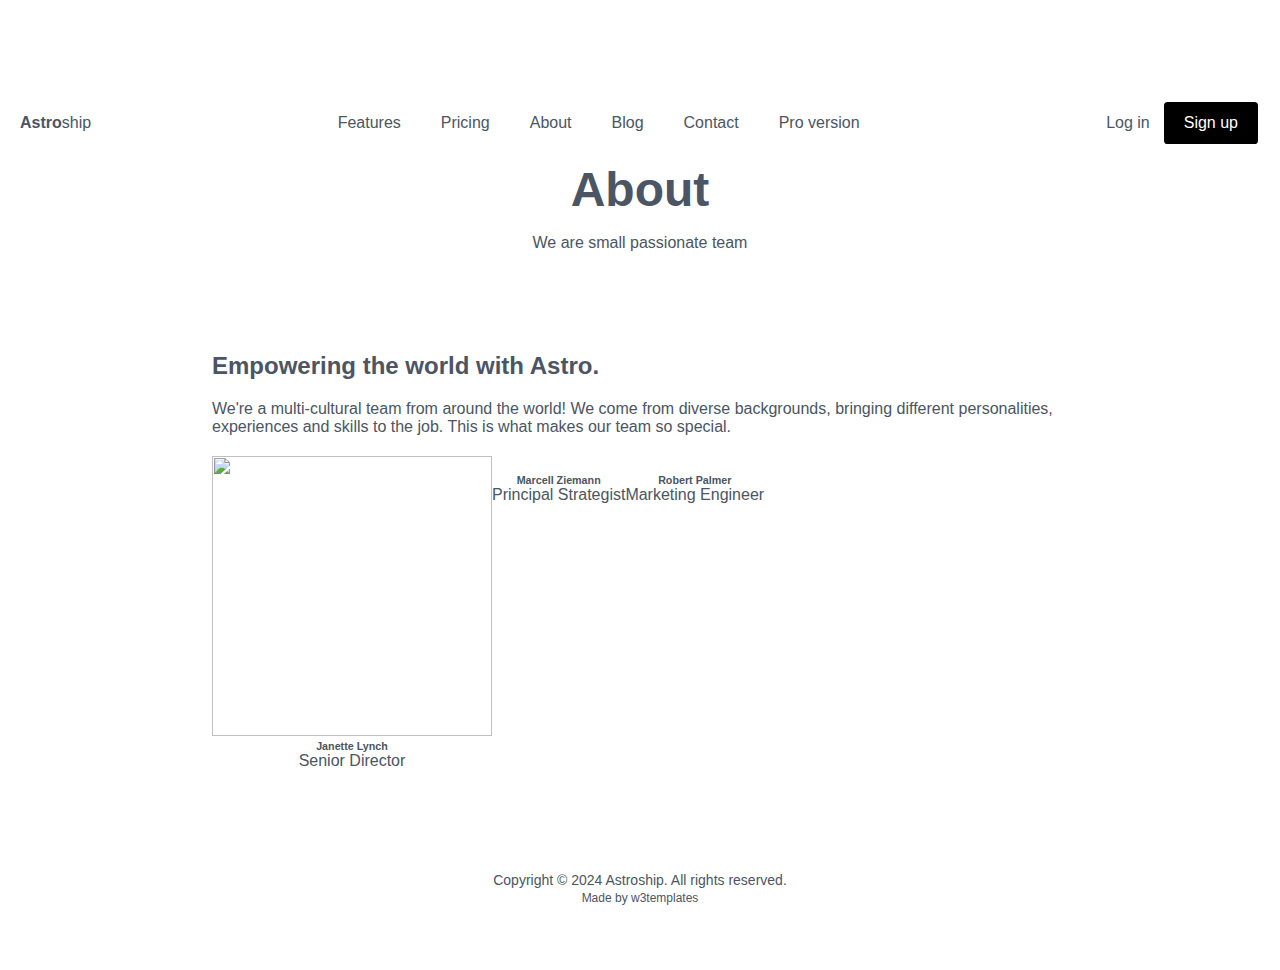
==== about.html @ c7c2af3e "Import" ====
<!DOCTYPE html>
<html lang="en">
<head>
    <meta charset="UTF-8">
    <meta name="viewport" content="width=device-width, initial-scale=1.0">
    <title>Document</title>
    <link rel="stylesheet" href="style.css">
</head>
<body>
    <!-- Header -->
    <header class="my-2">
       <div class="container">
           <div class="header">
               <div class="header__left">
                   <a href=""><strong>Astro</strong><span>ship</span></a>
               </div>
               <div class="header__center">
                   <nav class="navbar">
                       <ul class="navbar__nav">
                           <li class="navbar__nav--item"><a href="" class="navbar__nav--link">Features</a></li>
                           <li class="navbar__nav--item"><a href="" class="navbar__nav--link">Pricing</a></li>
                           <li class="navbar__nav--item"><a href="" class="navbar__nav--link">About</a></li>
                           <li class="navbar__nav--item"><a href="" class="navbar__nav--link">Blog</a></li>
                           <li class="navbar__nav--item"><a href="" class="navbar__nav--link">Contact</a></li>
                           <li class="navbar__nav--item"><a href="" class="navbar__nav--link">Pro version</a></li>
                       </ul>
                   </nav>
               </div>
               <div class="header__right">
                   <div class="cta__menu">
                       <a href="">Log in</a>
                       <a href="" class="btn btn-primary">Sign up</a>
                   </div>
               </div>
           </div>
       </div>
    </header>
    <!-- end header -->

    <main>
        <div class="container-main">
            <div class="title-p-main">
                <h2 class="text-xl">About</h2>
                <p>We are small passionate team</p>
            </div>
            <div class="mw-56 container">
                <h2>
                    Empowering the world with Astro.
                </h2>
                <p>
                    We're a multi-cultural team from around the world! We come from diverse backgrounds, bringing different personalities, experiences and skills to the job. This is what makes our team so special.
                </p>
                <div class="card-container">
                    <div>
                        <img src="https://images.unsplash.com/photo-1580489944761-15a19d654956?&fit=crop&w=280" height="280px" width="280px" alt="">
                        <h6>Janette Lynch</h6>
                        <p>Senior Director</p>
                    </div>
                    <div>
                        <img src="https://images.unsplash.com/photo-1633332755192-727a05c4013d?&fit=crop&w=280" alt="">
                        <h6>Marcell Ziemann</h6>
                        <p>Principal Strategist</p>
                    </div>
                    <div>
                        <img src="https://images.unsplash.com/photo-1535713875002-d1d0cf377fde?&fit=crop&w=280" alt="">
                        <h6>Robert Palmer</h6>
                        <p>Marketing Engineer</p>
                    </div>
                </div>
            </div>
        </div>
    </main>

    <!-- Footer -->
    <footer class="my-5">
       <div class="container">
           <div class="text-center">
               <p class="text-sm">Copyright © 2024 Astroship. All rights reserved.</p>
               <p class="text-xs">Made by w3templates</p>
           </div>
       </div>
    </footer>
    <!-- end footer -->
</body>
</html>
---- style.css ----
@import 'css/root.css';
@import 'css/base.css';
@import 'css/header.css';
@import 'css/about.css';
@import 'css/blog.css';
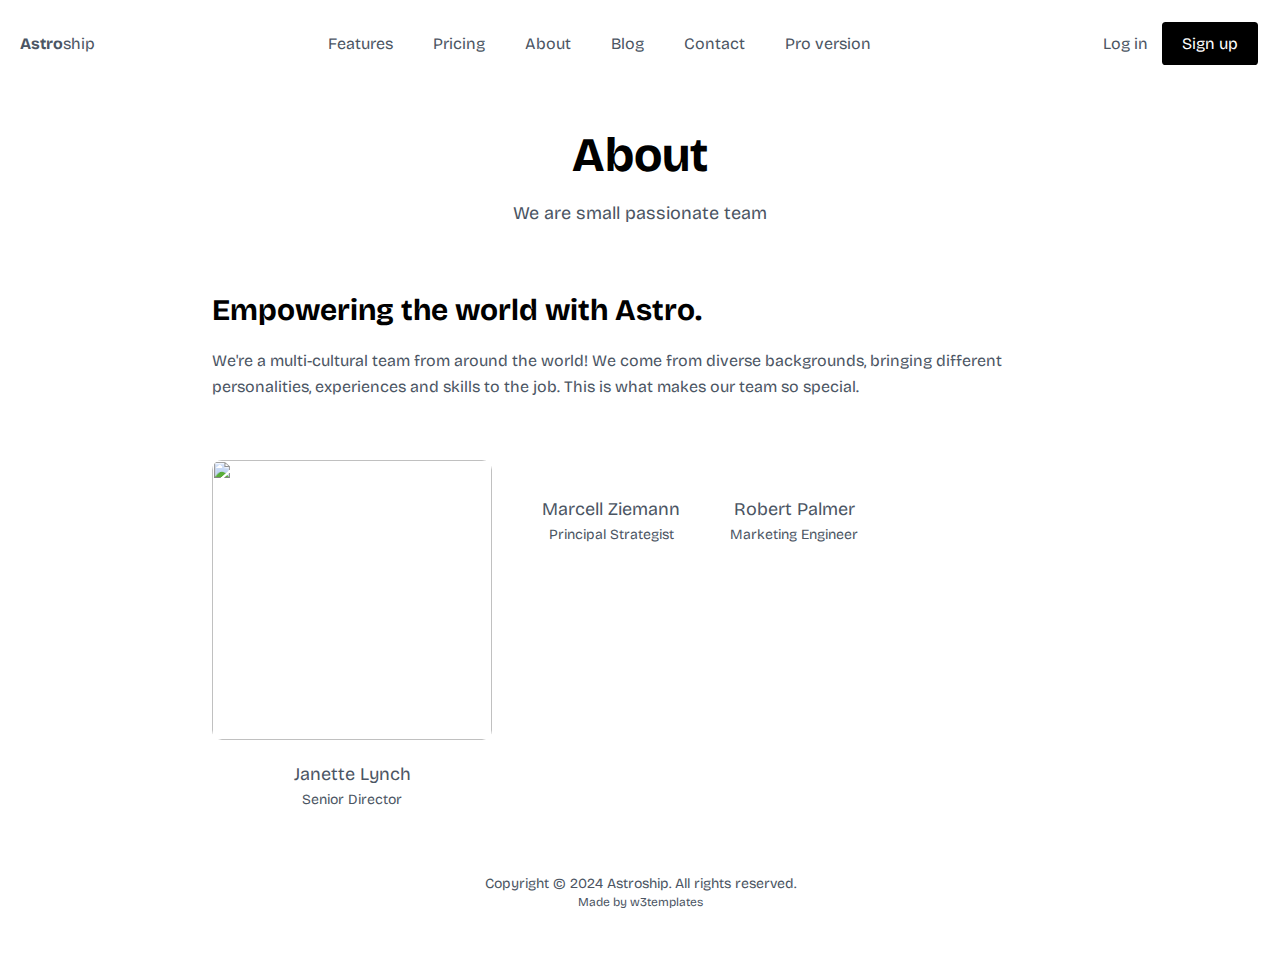
==== commit e64a8c58: "About" ====
--- a/about.html
+++ b/about.html
@@ -4,6 +4,9 @@
     <meta charset="UTF-8">
     <meta name="viewport" content="width=device-width, initial-scale=1.0">
     <title>Document</title>
+    <link rel="preconnect" href="https://fonts.googleapis.com">
+    <link rel="preconnect" href="https://fonts.gstatic.com" crossorigin>
+    <link href="https://fonts.googleapis.com/css2?family=Bricolage+Grotesque:opsz,wght@12..96,200..800&display=swap" rel="stylesheet">
     <link rel="stylesheet" href="style.css">
 </head>
 <body>
@@ -39,32 +42,32 @@
 
     <main>
         <div class="container-main">
-            <div class="title-p-main">
-                <h2 class="text-xl">About</h2>
-                <p>We are small passionate team</p>
+            <div class="title-p-main mt-5">
+                <h1 class="text-xl text-primary">About</h1>
+                <p class="text-md">We are small passionate team</p>
             </div>
-            <div class="mw-56 container">
-                <h2>
+            <div class="mw-56 container mt-5">
+                <h2 class="text-lg text-primary">
                     Empowering the world with Astro.
                 </h2>
-                <p>
+                <p class="leading-relaxed">
                     We're a multi-cultural team from around the world! We come from diverse backgrounds, bringing different personalities, experiences and skills to the job. This is what makes our team so special.
                 </p>
-                <div class="card-container">
+                <div class="card-container mt-4">
                     <div>
                         <img src="https://images.unsplash.com/photo-1580489944761-15a19d654956?&fit=crop&w=280" height="280px" width="280px" alt="">
-                        <h6>Janette Lynch</h6>
-                        <p>Senior Director</p>
+                        <h3 class="text-md fw-regular mt-2">Janette Lynch</h3>
+                        <p class="text-sm">Senior Director</p>
                     </div>
                     <div>
                         <img src="https://images.unsplash.com/photo-1633332755192-727a05c4013d?&fit=crop&w=280" alt="">
-                        <h6>Marcell Ziemann</h6>
-                        <p>Principal Strategist</p>
+                        <h3 class="text-md fw-regular mt-2">Marcell Ziemann</h3>
+                        <p class="text-sm">Principal Strategist</p>
                     </div>
                     <div>
                         <img src="https://images.unsplash.com/photo-1535713875002-d1d0cf377fde?&fit=crop&w=280" alt="">
-                        <h6>Robert Palmer</h6>
-                        <p>Marketing Engineer</p>
+                        <h3 class="text-md fw-regular mt-2">Robert Palmer</h3>
+                        <p class="text-sm">Marketing Engineer</p>
                     </div>
                 </div>
             </div>
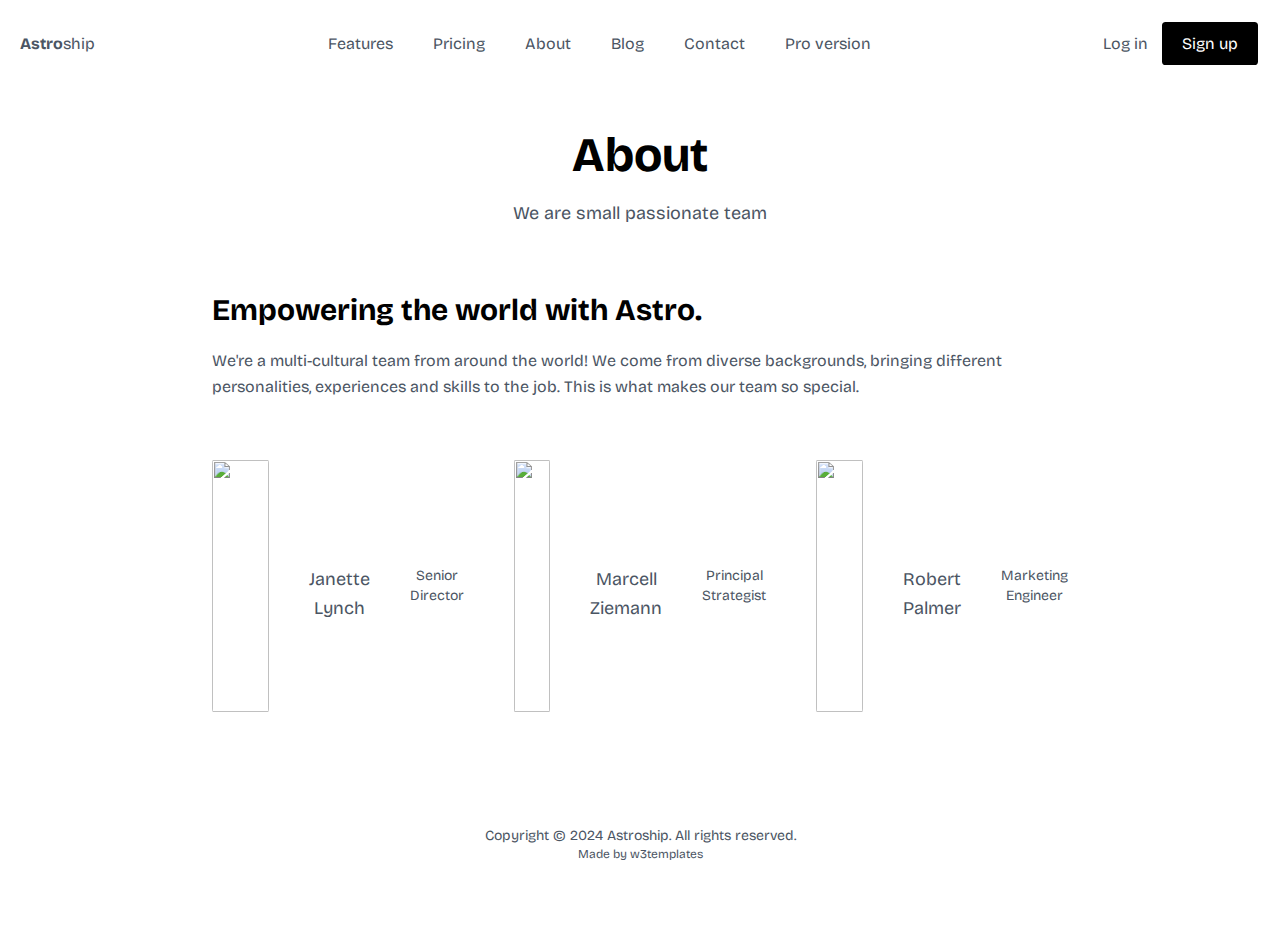
==== commit 1b1ac60b: "Immagini non CORRISPONDONO" ====
--- a/about.html
+++ b/about.html
@@ -54,18 +54,24 @@
                     We're a multi-cultural team from around the world! We come from diverse backgrounds, bringing different personalities, experiences and skills to the job. This is what makes our team so special.
                 </p>
                 <div class="card-container mt-4">
-                    <div>
-                        <img src="https://images.unsplash.com/photo-1580489944761-15a19d654956?&fit=crop&w=280" height="280px" width="280px" alt="">
+                    <div class="text-center card">
+                        <div class="card-image">
+                            <img src="https://images.unsplash.com/photo-1580489944761-15a19d654956?&fit=crop&w=280" alt="">
+                        </div>
                         <h3 class="text-md fw-regular mt-2">Janette Lynch</h3>
                         <p class="text-sm">Senior Director</p>
                     </div>
-                    <div>
-                        <img src="https://images.unsplash.com/photo-1633332755192-727a05c4013d?&fit=crop&w=280" alt="">
+                    <div class="text-center card">
+                        <div class="card-image">
+                            <img src="https://images.unsplash.com/photo-1633332755192-727a05c4013d?&fit=crop&w=280" alt="">
+                        </div>
                         <h3 class="text-md fw-regular mt-2">Marcell Ziemann</h3>
                         <p class="text-sm">Principal Strategist</p>
                     </div>
-                    <div>
-                        <img src="https://images.unsplash.com/photo-1535713875002-d1d0cf377fde?&fit=crop&w=280" alt="">
+                    <div class="text-center card">
+                        <div class="card-image">
+                            <img src="https://images.unsplash.com/photo-1535713875002-d1d0cf377fde?&fit=crop&w=280" alt="">
+                        </div>
                         <h3 class="text-md fw-regular mt-2">Robert Palmer</h3>
                         <p class="text-sm">Marketing Engineer</p>
                     </div>
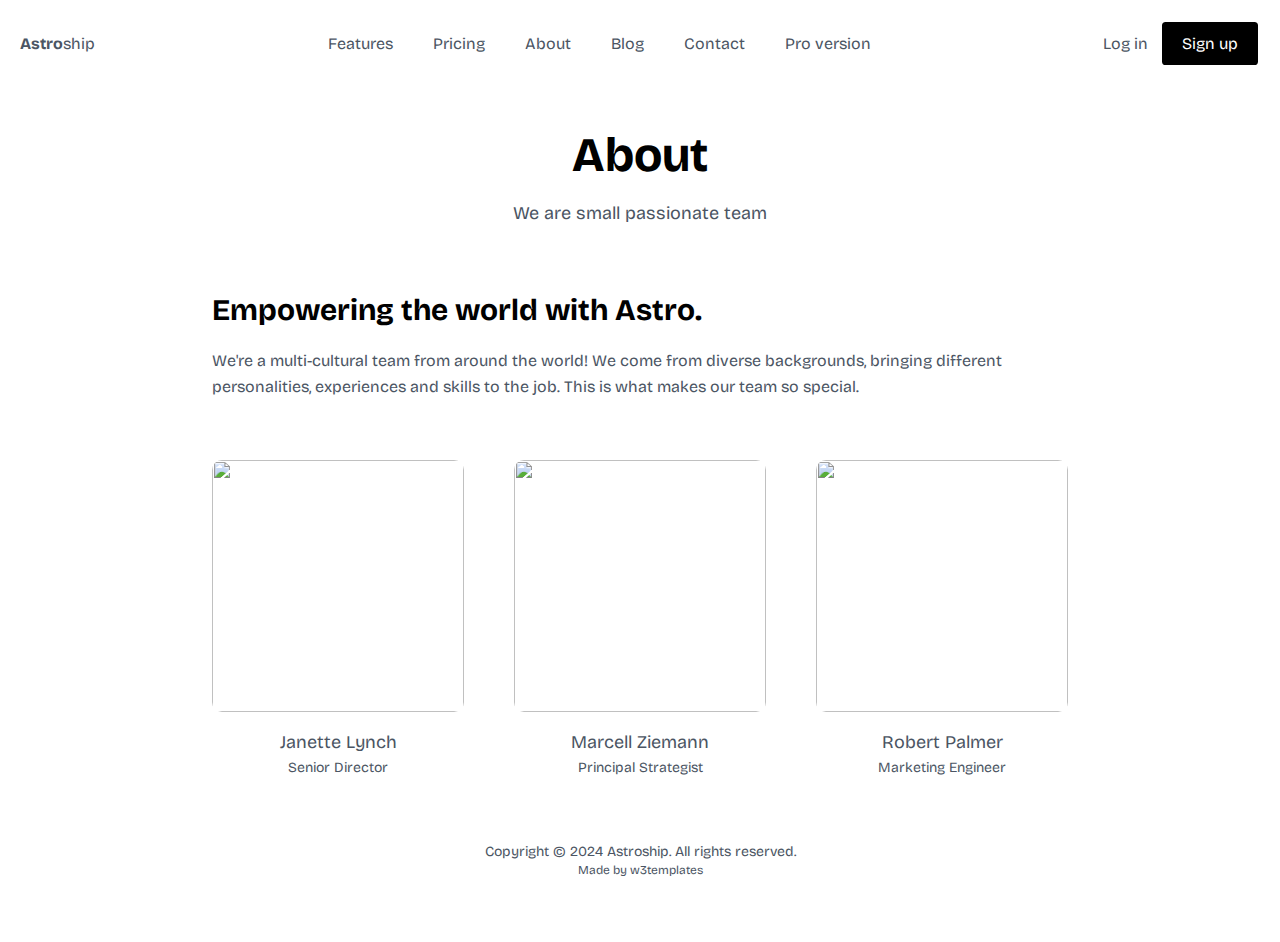
==== commit 45aa1d0a: "mobile cards about" ====
--- a/about.html
+++ b/about.html
@@ -54,21 +54,21 @@
                     We're a multi-cultural team from around the world! We come from diverse backgrounds, bringing different personalities, experiences and skills to the job. This is what makes our team so special.
                 </p>
                 <div class="card-container mt-4">
-                    <div class="text-center card">
+                    <div class="text-center card-team">
                         <div class="card-image">
                             <img src="https://images.unsplash.com/photo-1580489944761-15a19d654956?&fit=crop&w=280" alt="">
                         </div>
                         <h3 class="text-md fw-regular mt-2">Janette Lynch</h3>
                         <p class="text-sm">Senior Director</p>
                     </div>
-                    <div class="text-center card">
+                    <div class="text-center card-team">
                         <div class="card-image">
                             <img src="https://images.unsplash.com/photo-1633332755192-727a05c4013d?&fit=crop&w=280" alt="">
                         </div>
                         <h3 class="text-md fw-regular mt-2">Marcell Ziemann</h3>
                         <p class="text-sm">Principal Strategist</p>
                     </div>
-                    <div class="text-center card">
+                    <div class="text-center card-team">
                         <div class="card-image">
                             <img src="https://images.unsplash.com/photo-1535713875002-d1d0cf377fde?&fit=crop&w=280" alt="">
                         </div>
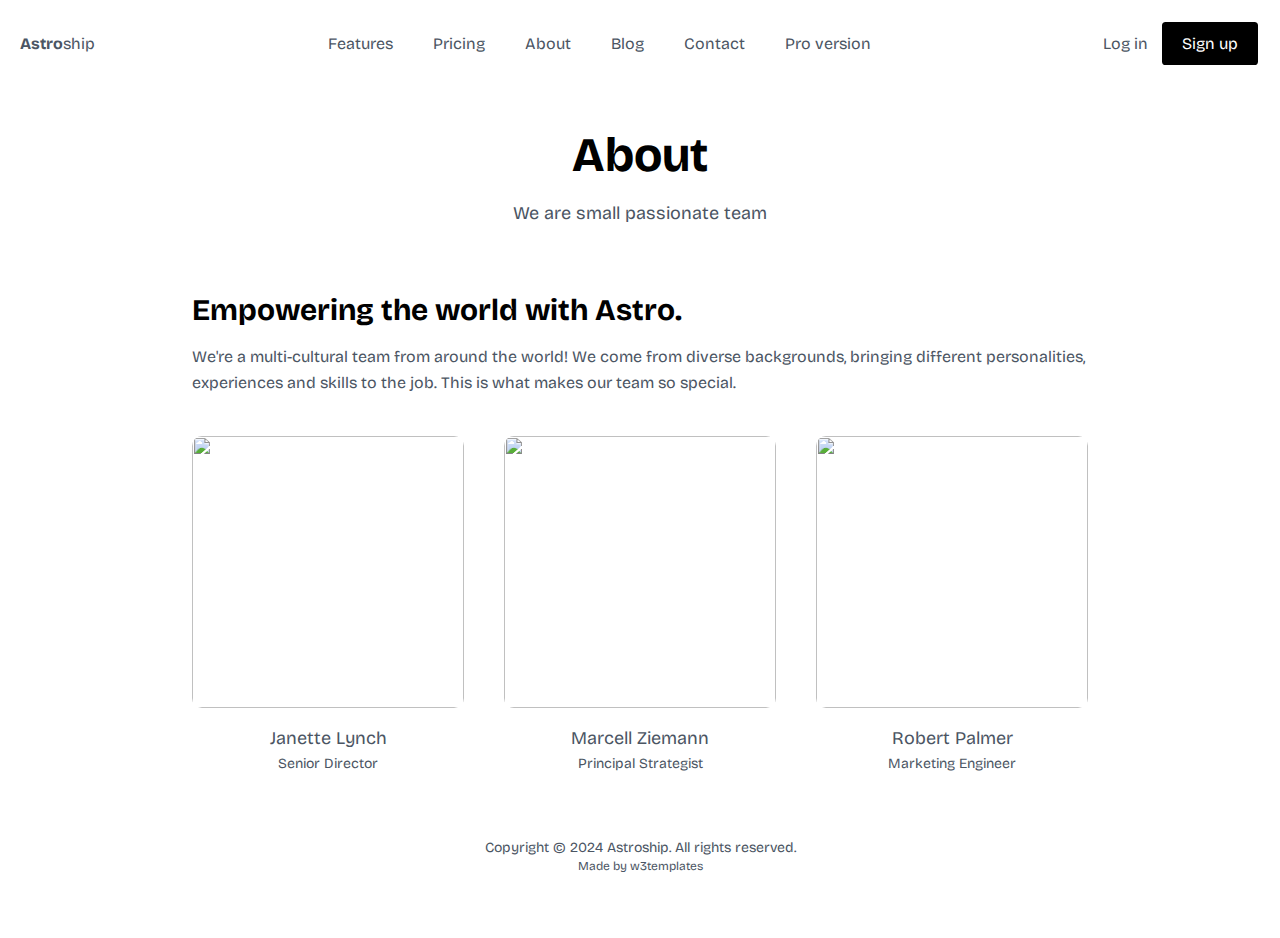
==== commit da405307: "fix html about" ====
--- a/about.html
+++ b/about.html
@@ -46,34 +46,36 @@
                 <h1 class="text-xl text-primary">About</h1>
                 <p class="text-md">We are small passionate team</p>
             </div>
-            <div class="mw-56 container mt-5">
-                <h2 class="text-lg text-primary">
-                    Empowering the world with Astro.
-                </h2>
-                <p class="leading-relaxed">
-                    We're a multi-cultural team from around the world! We come from diverse backgrounds, bringing different personalities, experiences and skills to the job. This is what makes our team so special.
-                </p>
-                <div class="card-container mt-4">
-                    <div class="text-center card-team">
-                        <div class="card-image">
-                            <img src="https://images.unsplash.com/photo-1580489944761-15a19d654956?&fit=crop&w=280" alt="">
+            <div class="container mt-5">
+                <div class="mw-56 card__container">
+                    <h2 class="text-lg text-primary">
+                        Empowering the world with Astro.
+                    </h2>
+                    <p class="leading-relaxed mt-2">
+                        We're a multi-cultural team from around the world! We come from diverse backgrounds, bringing different personalities, experiences and skills to the job. This is what makes our team so special.
+                    </p>
+                    <div class="card-container mt-4">
+                        <div class="text-center card-team">
+                            <div class="card-image">
+                                <img src="https://images.unsplash.com/photo-1580489944761-15a19d654956?&fit=crop&w=280" alt="">
+                            </div>
+                            <h3 class="text-md fw-regular mt-2">Janette Lynch</h3>
+                            <p class="text-sm">Senior Director</p>
                         </div>
-                        <h3 class="text-md fw-regular mt-2">Janette Lynch</h3>
-                        <p class="text-sm">Senior Director</p>
-                    </div>
-                    <div class="text-center card-team">
-                        <div class="card-image">
-                            <img src="https://images.unsplash.com/photo-1633332755192-727a05c4013d?&fit=crop&w=280" alt="">
+                        <div class="text-center card-team">
+                            <div class="card-image">
+                                <img src="https://images.unsplash.com/photo-1633332755192-727a05c4013d?&fit=crop&w=280" alt="">
+                            </div>
+                            <h3 class="text-md fw-regular mt-2">Marcell Ziemann</h3>
+                            <p class="text-sm">Principal Strategist</p>
                         </div>
-                        <h3 class="text-md fw-regular mt-2">Marcell Ziemann</h3>
-                        <p class="text-sm">Principal Strategist</p>
-                    </div>
-                    <div class="text-center card-team">
-                        <div class="card-image">
-                            <img src="https://images.unsplash.com/photo-1535713875002-d1d0cf377fde?&fit=crop&w=280" alt="">
+                        <div class="text-center card-team">
+                            <div class="card-image">
+                                <img src="https://images.unsplash.com/photo-1535713875002-d1d0cf377fde?&fit=crop&w=280" alt="">
+                            </div>
+                            <h3 class="text-md fw-regular mt-2">Robert Palmer</h3>
+                            <p class="text-sm">Marketing Engineer</p>
                         </div>
-                        <h3 class="text-md fw-regular mt-2">Robert Palmer</h3>
-                        <p class="text-sm">Marketing Engineer</p>
                     </div>
                 </div>
             </div>
